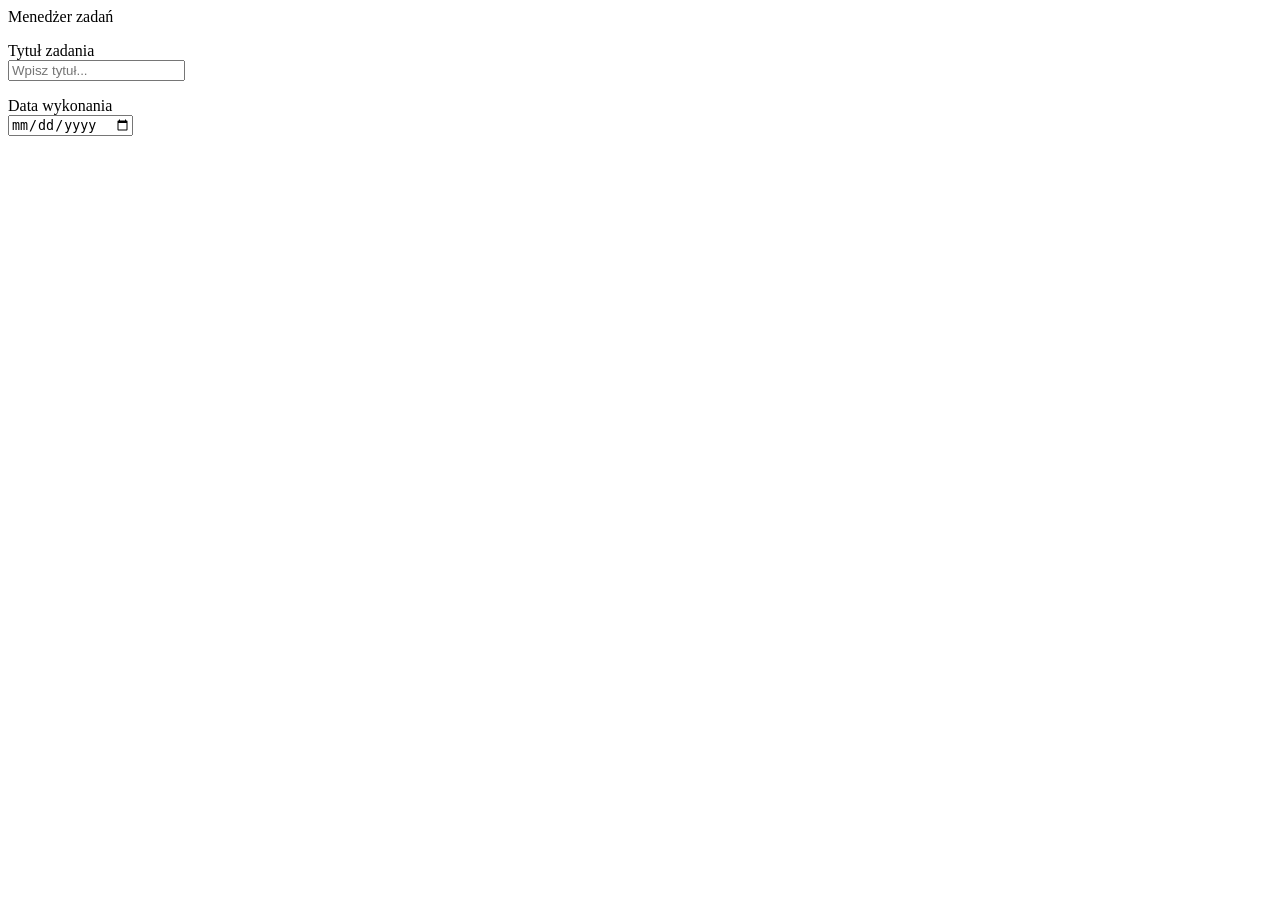
==== lab4/index.html @ c62c4379 "zad" ====
<!DOCTYPE html>
<html lang="en">
<head>
    <meta charset="UTF-8">
    <title>zad1</title>
</head>
<body>
<header class="fixed">Menedżer zadań</header>
<aside>
    <form>
        <p>
            <label for="tytul-zad">Tytuł zadania</label><br>
            <input type="text" name="tytul-zad" id="tytul-zad" placeholder="Wpisz tytuł...">
        </p>
        <p>
            <label for="data-wykonania">Data wykonania</label><br>
            <input type="date" name="data-wykonania" id="data-wykonania" placeholder="27.03.2026">
        </p>
    </form>
</aside>
</body>
</html>
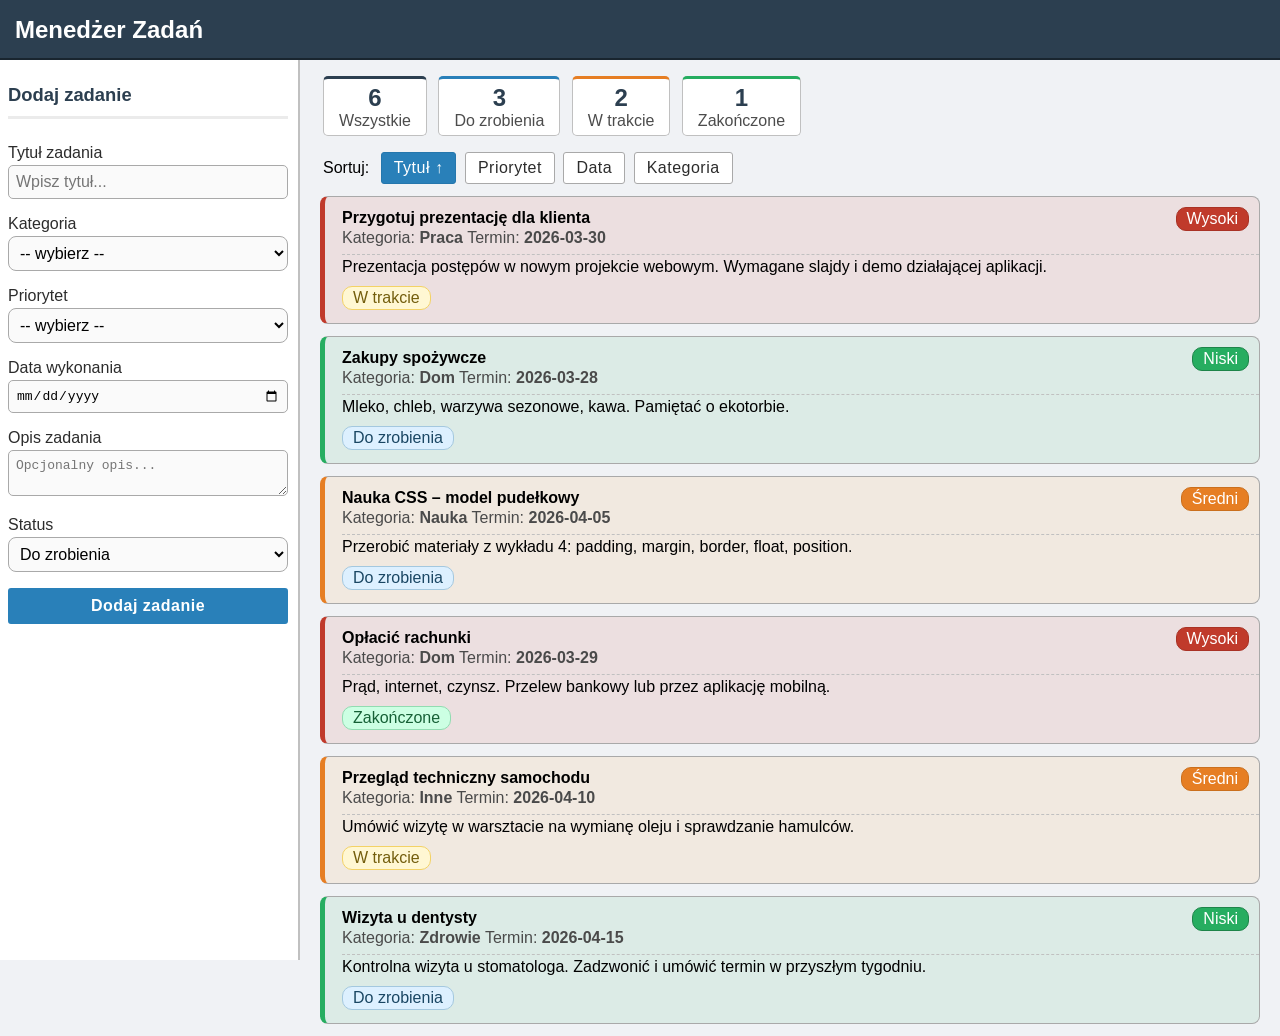
==== commit e6b1c7a3: "zad" ====
--- a/lab4/index.html
+++ b/lab4/index.html
@@ -1,22 +1,188 @@
 <!DOCTYPE html>
-<html lang="en">
+<html lang="pl">
 <head>
     <meta charset="UTF-8">
-    <title>zad1</title>
+    <title>Menedżer zadań</title>
+    <link href="style.css" rel="stylesheet"
+          type="text/css">
 </head>
 <body>
-<header class="fixed">Menedżer zadań</header>
+<header>Menedżer Zadań</header>
 <aside>
     <form>
+        <h4>Dodaj zadanie</h4>
         <p>
             <label for="tytul-zad">Tytuł zadania</label><br>
-            <input type="text" name="tytul-zad" id="tytul-zad" placeholder="Wpisz tytuł...">
+            <input type="text" name="tytul-zad" id="tytul-zad" placeholder="Wpisz tytuł..." required>
+        </p>
+        <p>
+            <label for="kategoria-zad">Kategoria</label><br>
+            <select name="kategoria-zad" id="kategoria-zad" required>
+                <option disabled selected hidden>-- wybierz --</option>
+                <option value="Praca">Praca</option>
+                <option value="Dom">Dom</option>
+                <option value="Nauka">Nauka</option>
+                <option value="Zdrowie">Zdrowie</option>
+                <option value="Inne">Inne</option>
+            </select>
+        </p>
+        <p>
+            <label for="priorytet-zad">Priorytet</label><br>
+            <select name="priorytet-zad" id="priorytet-zad" required>
+                <option disabled selected hidden>-- wybierz --</option>
+                <option value="Niski">Niski</option>
+                <option value="Średni">Średni</option>
+                <option value="Wysoki">Wysoki</option>
+            </select>
         </p>
         <p>
             <label for="data-wykonania">Data wykonania</label><br>
-            <input type="date" name="data-wykonania" id="data-wykonania" placeholder="27.03.2026">
+            <input type="date" name="data-wykonania" id="data-wykonania" required>
+        </p>
+        <p>
+            <label for="opis-zad">Opis zadania</label><br>
+            <textarea name="opis-zad" id="opis-zad" placeholder="Opcjonalny opis..."></textarea>
+        </p>
+        <p>
+            <label for="status-zad">Status</label><br>
+            <select name="status-zad" id="status-zad" required>
+                <option value="Do zrobienia">Do zrobienia</option>
+                <option value="W trakcie">W trakcie</option>
+                <option value="Zakończone">Zakończone</option>
+            </select>
+        </p>
+        <p>
+            <button id="dodaj-zad" type="submit">Dodaj zadanie</button>
         </p>
     </form>
 </aside>
+<main>
+    <div id="pasek-statystyk">
+        <p id="wszystkie">
+            <span>6</span><br>Wszystkie
+        </p>
+        <p id="do-zrobienia">
+            <span>3</span><br>Do zrobienia
+        </p>
+        <p id="w-trakcie">
+            <span>2</span><br>W trakcie
+        </p>
+        <p id="zakonczone">
+            <span>1</span><br>Zakończone
+        </p>
+    </div>
+    <div id="pasek-sortowania">
+        Sortuj:
+        <button id="aktywny">Tytuł &uarr;</button>
+        <button>Priorytet</button>
+        <button>Data</button>
+        <button>Kategoria</button>
+    </div>
+    <div id="karty-zadan">
+
+        <div class="karta-zadania karta-wysoki">
+            <header>
+                <span class="priorytet-wysoki">Wysoki</span>
+                <h4>Przygotuj prezentację dla klienta</h4>
+            </header>
+            <div class="info">
+                <span>Kategoria: <strong>Praca</strong></span>
+                <span>Termin: <strong>2026-03-30</strong></span>
+            </div>
+            <div class="opis">
+                Prezentacja postępów w nowym projekcie webowym. Wymagane slajdy i demo działającej aplikacji.
+            </div>
+            <div>
+                <span class="status w-trakcie">W trakcie</span>
+            </div>
+        </div>
+
+        <div class="karta-zadania karta-niski">
+            <header>
+                <span class="priorytet-niski">Niski</span>
+                <h4>Zakupy spożywcze</h4>
+            </header>
+            <div class="info">
+                <span>Kategoria: <strong>Dom</strong></span>
+                <span>Termin: <strong>2026-03-28</strong></span>
+            </div>
+            <div class="opis">
+                Mleko, chleb, warzywa sezonowe, kawa. Pamiętać o ekotorbie.
+            </div>
+            <div>
+                <span class="status do-zrobienia">Do zrobienia</span>
+            </div>
+        </div>
+
+        <div class="karta-zadania karta-sredni">
+            <header>
+                <span class="priorytet-sredni">Średni</span>
+                <h4>Nauka CSS &ndash; model pudełkowy</h4>
+            </header>
+            <div class="info">
+                <span>Kategoria: <strong>Nauka</strong></span>
+                <span>Termin: <strong>2026-04-05</strong></span>
+            </div>
+            <div class="opis">
+                Przerobić materiały z wykładu 4: padding, margin, border, float, position.
+            </div>
+            <div>
+                <span class="status do-zrobienia">Do zrobienia</span>
+            </div>
+        </div>
+
+        <div class="karta-zadania karta-wysoki">
+            <header>
+                <span class="priorytet-wysoki">Wysoki</span>
+                <h4>Opłacić rachunki</h4>
+            </header>
+            <div class="info">
+                <span>Kategoria: <strong>Dom</strong></span>
+                <span>Termin: <strong>2026-03-29</strong></span>
+            </div>
+            <div class="opis">
+                Prąd, internet, czynsz. Przelew bankowy lub przez aplikację mobilną.
+            </div>
+            <div>
+                <span class="status zakonczone">Zakończone</span>
+            </div>
+        </div>
+
+        <div class="karta-zadania karta-sredni">
+            <header>
+                <span class="priorytet-sredni">Średni</span>
+                <h4>Przegląd techniczny samochodu</h4>
+            </header>
+            <div class="info">
+                <span>Kategoria: <strong>Inne</strong></span>
+                <span>Termin: <strong>2026-04-10</strong></span>
+            </div>
+            <div class="opis">
+                Umówić wizytę w warsztacie na wymianę oleju i sprawdzanie hamulców.
+            </div>
+            <div>
+                <span class="status w-trakcie">W trakcie</span>
+            </div>
+        </div>
+
+        <div class="karta-zadania karta-niski">
+            <header>
+                <span class="priorytet-niski">Niski</span>
+                <h4>Wizyta u dentysty</h4>
+            </header>
+            <div class="info">
+                <span>Kategoria: <strong>Zdrowie</strong></span>
+                <span>Termin: <strong>2026-04-15</strong></span>
+            </div>
+            <div class="opis">
+                Kontrolna wizyta u stomatologa. Zadzwonić i umówić termin w przyszłym tygodniu.
+            </div>
+            <div>
+                <span class="status do-zrobienia">Do zrobienia</span>
+            </div>
+        </div>
+
+    </div>
+</main>
 </body>
 </html>
--- a/lab4/style.css
+++ b/lab4/style.css
@@ -0,0 +1,232 @@
+body {
+    font-family: "Segoe UI", sans-serif;
+    color: black;
+    background-color: #f0f2f5;
+}
+
+body > header {
+    background-color: #2c3f50;
+    color: white;
+    font-weight: bold;
+    font-size: 1.5em;
+    position: fixed;
+    top: 0;
+    left: 0;
+    width: 100%;
+    height: 60px;
+    line-height: 60px;
+    border-bottom: 2px solid #19252f;
+    padding-left: 15px;
+    box-sizing: border-box;
+    z-index: 100;
+}
+
+aside {
+    background-color: white;
+    color: black;
+    position: fixed;
+    top: 60px;
+    left: 0;
+    width: 300px;
+    padding-left: 8px;
+    padding-right: 10px;
+    border-right: 2px solid silver;
+    box-sizing: border-box;
+    height: 100%;
+    overflow-y: auto;
+}
+
+aside h4 {
+    color: #2c3f50;
+    font-size: 1.15em;
+    font-weight: bold;
+    padding-bottom: 10px;
+    border-bottom: 3px solid #ebebeb;
+}
+
+aside p label {
+    color: #2c2c2c;
+}
+
+aside input, aside select, aside textarea {
+    width: 100%;
+    box-sizing: border-box;
+    background-color: #fafafa;
+    font-size: 1em;
+    border: 1.5px solid darkgray;
+    border-radius: 5px;
+    padding: 7px;
+    margin-top: 3px;
+}
+
+aside select {
+    border-radius: 8px;
+}
+
+aside button {
+    background-color: #2980b9;
+    color: white;
+    font-weight: bold;
+    letter-spacing: 0.5px;
+    font-size: 1em;
+    width: 100%;
+    border: 2px solid #2980b9;
+    border-radius: 3px;
+    padding: 7px;
+    cursor: pointer;
+}
+
+main {
+    margin-top: 60px;
+    margin-left: 300px;
+}
+
+#pasek-statystyk p {
+    display: inline-block;
+    background-color: white;
+    color: #4c4c4c;
+    text-align: center;
+    border: 1.5px solid silver;
+    border-radius: 5px;
+    margin-left: 7px;
+    padding: 5px 15px;
+}
+
+#pasek-statystyk span {
+    color: #2c3f50;
+    font-size: 1.5em;
+    font-weight: 600;
+}
+
+#pasek-statystyk #wszystkie {
+    border-top: 3px solid #2c3f50;
+    margin-left: 15px;
+}
+
+#pasek-statystyk #do-zrobienia {
+    border-top: 3px solid #2980b9;
+}
+
+#pasek-statystyk #w-trakcie {
+    border-top: 3px solid #e67e23;
+}
+
+#pasek-statystyk #zakonczone {
+    border-top: 3px solid #26ad60;
+}
+
+#pasek-sortowania {
+    margin-left: 15px;
+}
+
+#pasek-sortowania button {
+    display: inline-block;
+    background-color: white;
+    color: #2c2c2c;
+    font-size: 1em;
+    letter-spacing: 0.5px;
+    border: 1.5px solid darkgray;
+    border-radius: 3px;
+    padding: 6px 12px;
+    margin-left: 4px;
+    cursor: pointer;
+}
+
+#pasek-sortowania #aktywny {
+    background-color: #2980b9;
+    color: white;
+    border: 1.5px solid #2577ad;
+    margin-left: 7px;
+}
+
+.karta-zadania {
+    position: relative;
+    color: black;
+    border: 1.5px solid darkgray;
+    border-radius: 8px;
+    padding-left: 17px;
+    padding-bottom: 13px;
+    margin: 12px;
+}
+
+.karta-niski {
+    background-color: rgba(38, 173, 96, 0.1);
+    border-left: 5px solid #26ad60;
+}
+
+.karta-sredni {
+    background-color: rgba(239, 160, 42, 0.1);
+    border-left: 5px solid #e67e23;
+}
+
+.karta-wysoki {
+    background-color: rgba(192, 58, 43, 0.1);
+    border-left: 5px solid #c03a2b;
+}
+
+#karty-zadan header span {
+    position: absolute;
+    top: 10px;
+    right: 0;
+    color: white;
+    border-radius: 10px;
+    padding: 2px 10px;
+    margin-right: 10px;
+}
+
+span.priorytet-niski {
+    background-color: #26ad60;
+    border: 1.5px solid #1d8449;
+}
+
+span.priorytet-sredni {
+    background-color: #e67e23;
+    border: 1.5px solid #ca6f1d;
+}
+
+span.priorytet-wysoki {
+    background-color: #c03a2b;
+    border: 1.5px solid #a93225;
+}
+
+.karta-zadania h4 {
+    margin-top: 12px;
+    margin-bottom: 2px;
+}
+
+.info {
+    color: #4a4a4a;
+    padding-bottom: 7px;
+}
+
+.opis {
+    border-top: 1.5px dashed silver;
+    padding-top: 3px;
+    padding-bottom: 10px;
+}
+
+span.status {
+    display: inline-block;
+    font-weight: 400;
+    border: 1.5px solid;
+    border-radius: 10px;
+    padding: 2px 10px;
+}
+
+span.do-zrobienia {
+    background-color: #ddf0ff;
+    color: #1a4663;
+    border-color: #a4c8df;
+}
+
+span.w-trakcie {
+    background-color: #fff7d3;
+    color: #735d0c;
+    border-color: #f3d266;
+}
+
+span.zakonczone {
+    background-color: #ccffe3;
+    color: #156035;
+    border-color: #91dcb1
+}
